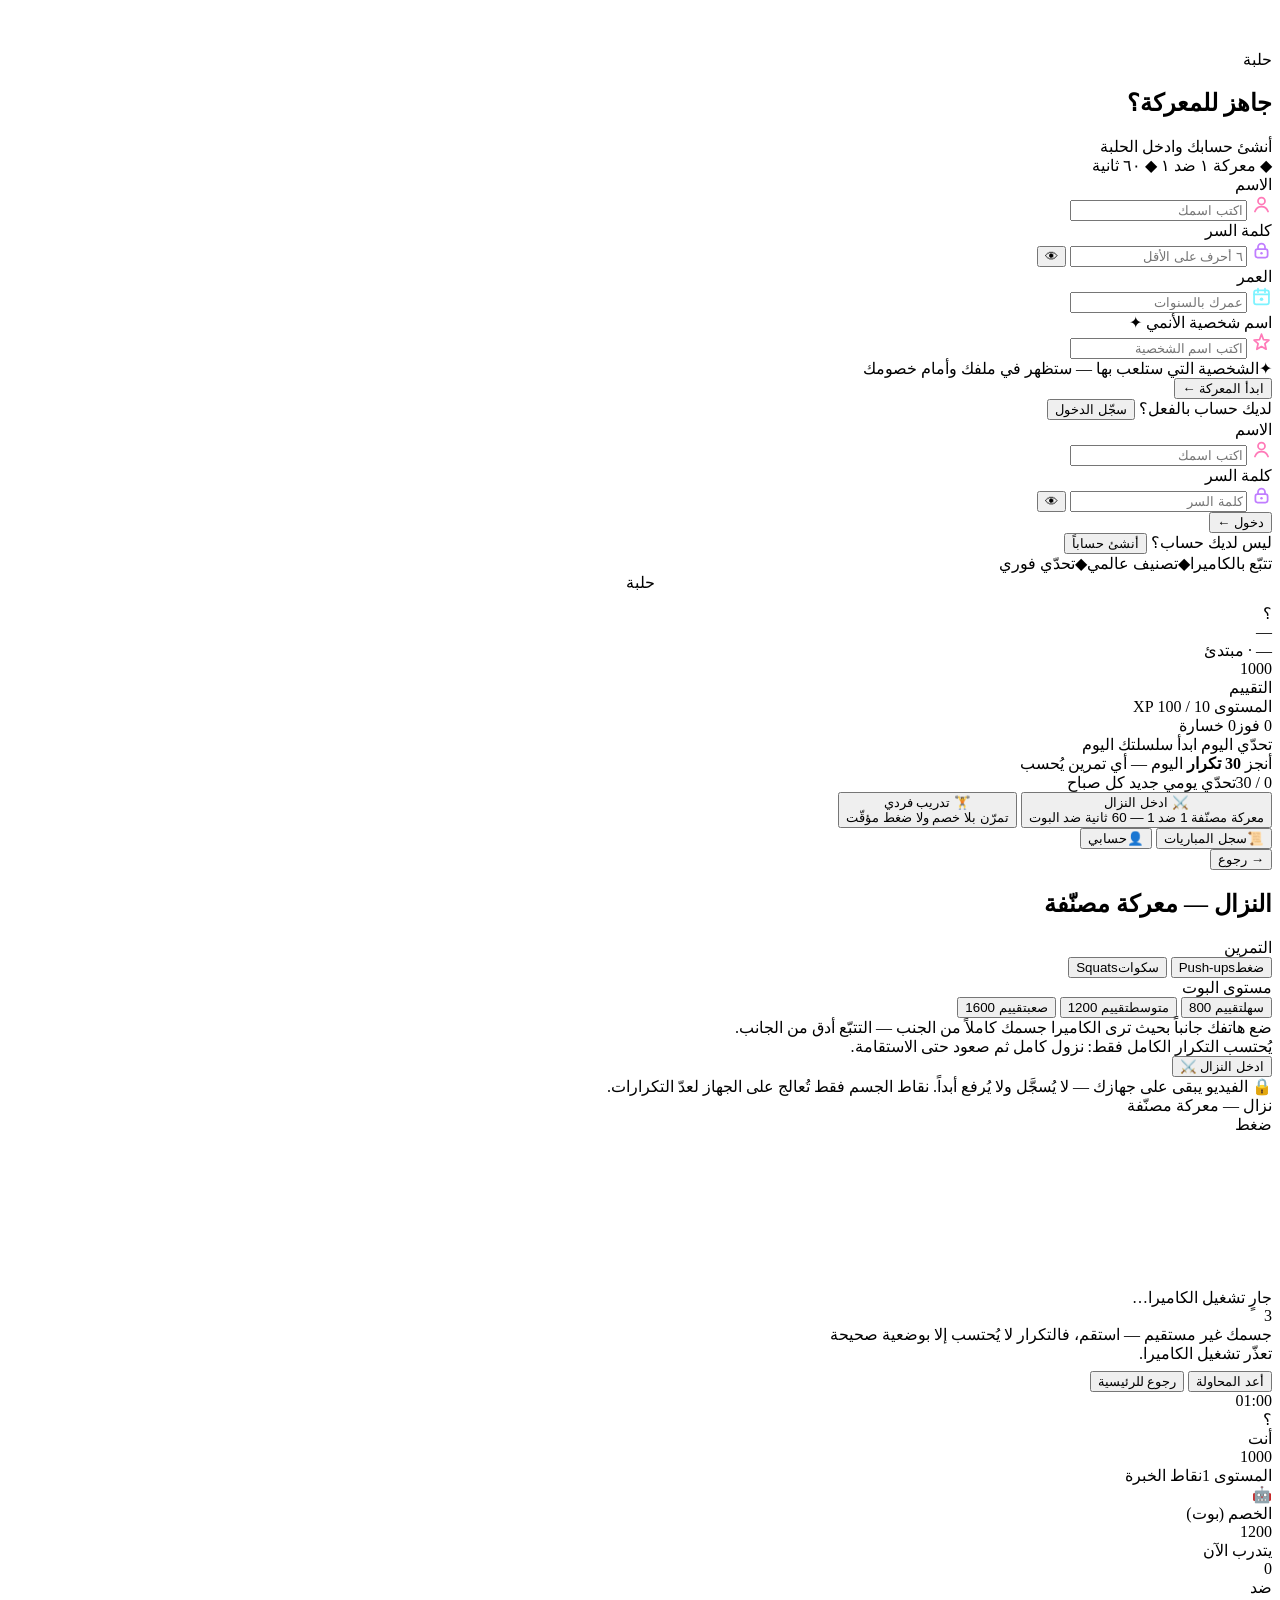
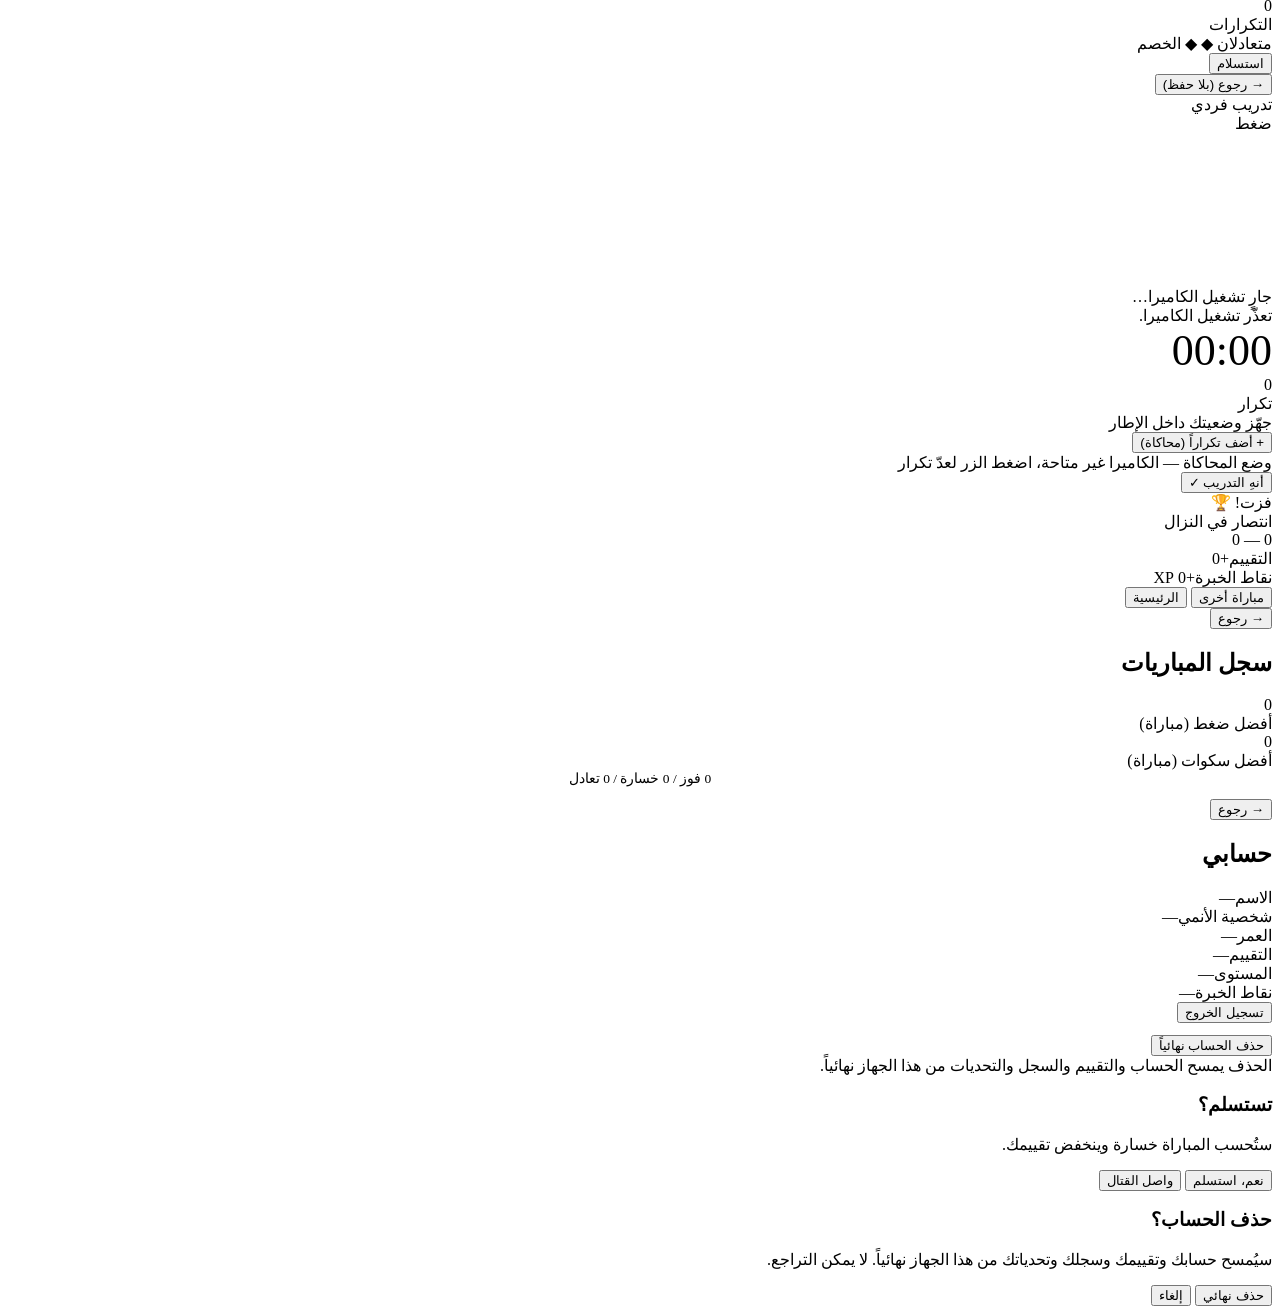
==== index.html @ bf79f11d "Initial commit: Halba core WIP snapshot + team log" ====
<!DOCTYPE html>
<html lang="ar" dir="rtl">
<head>
<meta charset="UTF-8">
<meta name="viewport" content="width=device-width, initial-scale=1, maximum-scale=1, viewport-fit=cover">
<title>حلبة — معركة لياقة 1 ضد 1</title>
<link rel="icon" href="data:image/svg+xml,%3Csvg xmlns='http://www.w3.org/2000/svg' viewBox='0 0 64 64'%3E%3Crect width='64' height='64' rx='14' fill='%2312051F'/%3E%3Cpath d='M36 8 18 36h11l-4 20 19-28H33l3-20z' fill='%23FF2E88'/%3E%3C/svg%3E">
<link rel="preconnect" href="https://fonts.googleapis.com">
<link rel="preconnect" href="https://fonts.gstatic.com" crossorigin>
<link href="https://fonts.googleapis.com/css2?family=Noto+Kufi+Arabic:wght@700;800;900&family=Noto+Sans+Arabic:wght@400;600;700&display=swap" rel="stylesheet">
<link rel="stylesheet" href="css/style.css">
</head>
<body>
<div class="app">

  <!-- ===== التسجيل / الدخول ===== -->
  <section class="screen" id="screen-auth">
    <div class="hero">
      <div class="bolt-badge">
        <svg width="38" height="38" viewBox="0 0 24 24" fill="none"><path d="M13 2 4.5 13.5H11L9.5 22 19 10h-6.5L13 2Z" fill="#fff"/></svg>
      </div>
      <div class="brand" id="brand-auth">حلبة</div>
      <h1 id="auth-title">جاهز للمعركة؟</h1>
      <div class="subtitle" id="auth-sub">أنشئ حسابك وادخل الحلبة</div>
      <div class="chips">
        <span class="chip pink">◆ معركة ١ ضد ١</span>
        <span class="chip cyan">◆ ٦٠ ثانية</span>
      </div>
    </div>

    <form class="form" id="form-signup" onsubmit="return false">
      <div class="field">
        <label for="su-name">الاسم</label>
        <div class="input-box pink">
          <span class="icon"><svg width="21" height="21" viewBox="0 0 24 24" fill="none"><circle cx="12" cy="8" r="4" stroke="#FF7AB8" stroke-width="2"/><path d="M4.5 20c1.4-3.6 4.2-5.5 7.5-5.5s6.1 1.9 7.5 5.5" stroke="#FF7AB8" stroke-width="2" stroke-linecap="round"/></svg></span>
          <input id="su-name" type="text" placeholder="اكتب اسمك" autocomplete="name">
        </div>
      </div>
      <div class="field">
        <label for="su-pass">كلمة السر</label>
        <div class="input-box purple">
          <span class="icon"><svg width="21" height="21" viewBox="0 0 24 24" fill="none"><rect x="5" y="10.5" width="14" height="9.5" rx="2.5" stroke="#C07DFF" stroke-width="2"/><path d="M8 10.5V8a4 4 0 0 1 8 0v2.5" stroke="#C07DFF" stroke-width="2"/><circle cx="12" cy="15.2" r="1.4" fill="#C07DFF"/></svg></span>
          <input id="su-pass" type="password" placeholder="٦ أحرف على الأقل" autocomplete="new-password">
          <button type="button" class="eye" data-for="su-pass" aria-label="إظهار كلمة السر">👁</button>
        </div>
      </div>
      <div class="field">
        <label for="su-age">العمر</label>
        <div class="input-box cyan">
          <span class="icon"><svg width="21" height="21" viewBox="0 0 24 24" fill="none"><rect x="3.5" y="5" width="17" height="16" rx="2.5" stroke="#7DF3FF" stroke-width="2"/><path d="M3.5 9.5h17M8 3v4M16 3v4" stroke="#7DF3FF" stroke-width="2" stroke-linecap="round"/><circle cx="12" cy="15" r="2" fill="#7DF3FF"/></svg></span>
          <input id="su-age" type="text" inputmode="numeric" placeholder="عمرك بالسنوات" autocomplete="off">
        </div>
      </div>
      <div class="field">
        <label for="su-char">اسم شخصية الأنمي <span class="star">✦</span></label>
        <div class="input-box pink">
          <span class="icon"><svg width="21" height="21" viewBox="0 0 24 24" fill="none"><path d="M12 2.5 14.2 8.6 20.5 9.2 15.9 13.4 17.3 19.7 12 16.6 6.7 19.7 8.1 13.4 3.5 9.2 9.8 8.6 12 2.5Z" stroke="#FF7AB8" stroke-width="2" stroke-linejoin="round"/></svg></span>
          <input id="su-char" type="text" placeholder="اكتب اسم الشخصية" autocomplete="off">
        </div>
        <div class="note"><span class="spark">✦</span>الشخصية التي ستلعب بها — ستظهر في ملفك وأمام خصومك</div>
      </div>
      <div class="auth-error" id="auth-error"></div>
      <button type="button" class="btn" id="su-submit">ابدأ المعركة ←</button>
      <div class="switch-line">لديك حساب بالفعل؟ <button type="button" id="to-login">سجّل الدخول</button></div>
    </form>

    <form class="form hidden" id="form-login" onsubmit="return false">
      <div class="field">
        <label for="li-name">الاسم</label>
        <div class="input-box pink">
          <span class="icon"><svg width="21" height="21" viewBox="0 0 24 24" fill="none"><circle cx="12" cy="8" r="4" stroke="#FF7AB8" stroke-width="2"/><path d="M4.5 20c1.4-3.6 4.2-5.5 7.5-5.5s6.1 1.9 7.5 5.5" stroke="#FF7AB8" stroke-width="2" stroke-linecap="round"/></svg></span>
          <input id="li-name" type="text" placeholder="اكتب اسمك" autocomplete="name">
        </div>
      </div>
      <div class="field">
        <label for="li-pass">كلمة السر</label>
        <div class="input-box purple">
          <span class="icon"><svg width="21" height="21" viewBox="0 0 24 24" fill="none"><rect x="5" y="10.5" width="14" height="9.5" rx="2.5" stroke="#C07DFF" stroke-width="2"/><path d="M8 10.5V8a4 4 0 0 1 8 0v2.5" stroke="#C07DFF" stroke-width="2"/><circle cx="12" cy="15.2" r="1.4" fill="#C07DFF"/></svg></span>
          <input id="li-pass" type="password" placeholder="كلمة السر" autocomplete="current-password">
          <button type="button" class="eye" data-for="li-pass" aria-label="إظهار كلمة السر">👁</button>
        </div>
      </div>
      <div class="auth-error" id="auth-error-login"></div>
      <button type="button" class="btn" id="li-submit">دخول ←</button>
      <div class="switch-line">ليس لديك حساب؟ <button type="button" id="to-signup">أنشئ حساباً</button></div>
    </form>

    <div class="spacer"></div>
    <div class="footer">تتبّع بالكاميرا<span class="sep">◆</span>تصنيف عالمي<span class="sep">◆</span>تحدّي فوري</div>
  </section>

  <!-- ===== الرئيسية ===== -->
  <section class="screen" id="screen-home">
    <div class="brand" id="brand-name" style="text-align:center">حلبة</div>
    <div class="profile-card" style="margin-top:12px">
      <div class="profile-top">
        <div class="avatar" id="home-avatar" data-frame="pink">؟</div>
        <div>
          <div class="profile-name" id="home-char">—</div>
          <div class="profile-sub"><span id="home-name">—</span> · <span id="home-rank">مبتدئ</span></div>
        </div>
        <div class="elo-big">
          <div class="elo-num" id="home-elo">1000</div>
          <div class="elo-label">التقييم</div>
        </div>
      </div>
      <div class="xp-bar"><div class="fill" id="home-xpbar"></div></div>
      <div class="xp-row"><span id="home-level">المستوى 1</span><span id="home-xptext">0 / 100 XP</span></div>
      <div class="xp-row"><span><span id="home-wins">0</span> فوز</span><span><span id="home-losses">0</span> خسارة</span></div>
    </div>

    <div class="daily-card">
      <div class="daily-head">
        <span class="daily-title" id="daily-state">تحدّي اليوم</span>
        <span class="daily-streak" id="daily-streak">ابدأ سلسلتك اليوم</span>
      </div>
      <div class="daily-target">أنجز <b id="daily-target">30 تكرار</b> اليوم — أي تمرين يُحسب</div>
      <div class="daily-bar"><div class="fill" id="daily-bar"></div></div>
      <div class="xp-row"><span id="daily-done">0 / 30</span><span>تحدّي يومي جديد كل صباح</span></div>
    </div>

    <div class="menu">
      <button type="button" class="menu-btn hero-btn" id="btn-to-setup">
        <span class="m-icon">⚔️</span>
        <span><span class="m-title">ادخل النزال</span><span class="m-sub" style="display:block">معركة مصنّفة 1 ضد 1 — 60 ثانية ضد البوت</span></span>
      </button>
      <button type="button" class="menu-btn" id="btn-to-training">
        <span class="m-icon">🏋️</span>
        <span><span class="m-title">تدريب فردي</span><span class="m-sub" style="display:block">تمرّن بلا خصم ولا ضغط مؤقّت</span></span>
      </button>
      <div class="menu-row">
        <button type="button" class="menu-btn" id="btn-to-history">
          <span class="m-icon">📜</span><span class="m-title">سجل المباريات</span>
        </button>
        <button type="button" class="menu-btn" id="btn-to-account">
          <span class="m-icon">👤</span><span class="m-title">حسابي</span>
        </button>
      </div>
    </div>
  </section>

  <!-- ===== إعداد المباراة ===== -->
  <section class="screen" id="screen-setup">
    <button type="button" class="back-link" id="btn-setup-back">→ رجوع</button>
    <h2 class="page-title">النزال — معركة مصنّفة</h2>
    <div class="seg-label">التمرين</div>
    <div class="seg" id="ex-seg">
      <button type="button" class="seg-opt sel" data-ex="pushup">ضغط<span class="seg-sub">Push-ups</span></button>
      <button type="button" class="seg-opt" data-ex="squat">سكوات<span class="seg-sub">Squats</span></button>
    </div>
    <div class="seg-label">مستوى البوت</div>
    <div class="seg" id="bot-seg">
      <button type="button" class="seg-opt" data-bot="easy">سهل<span class="seg-sub">تقييم 800</span></button>
      <button type="button" class="seg-opt sel" data-bot="medium">متوسط<span class="seg-sub">تقييم 1200</span></button>
      <button type="button" class="seg-opt" data-bot="hard">صعب<span class="seg-sub">تقييم 1600</span></button>
    </div>
    <div class="cam-hint">ضع هاتفك جانباً بحيث ترى الكاميرا جسمك كاملاً من الجنب — التتبّع أدق من الجانب.<br>يُحتسب التكرار الكامل فقط: نزول كامل ثم صعود حتى الاستقامة.</div>
    <div class="spacer"></div>
    <button type="button" class="btn" id="btn-start-match">ادخل النزال ⚔️</button>
    <div class="privacy-note">🔒 الفيديو يبقى على جهازك — لا يُسجَّل ولا يُرفع أبداً. نقاط الجسم فقط تُعالج على الجهاز لعدّ التكرارات.</div>
  </section>

  <!-- ===== المعركة ===== -->
  <section class="screen" id="screen-battle">
    <div class="top">
      <div class="badge-ranked" id="battle-title">نزال — معركة مصنّفة</div>
      <div class="exercise"><span class="dot"></span><span class="ex-chip" id="battle-ex">ضغط</span></div>
    </div>
    <div class="camera">
      <video id="battle-video" playsinline muted></video>
      <canvas id="battle-canvas"></canvas>
      <div class="corner tl"></div><div class="corner tr"></div>
      <div class="corner bl"></div><div class="corner br"></div>
      <div class="tracking ok" id="battle-tracking"><span class="pulse"></span><span>جارٍ تشغيل الكاميرا…</span></div>
      <div class="countdown hidden" id="countdown">3</div>
    </div>
    <div class="form-hint hidden" id="battle-form-hint">جسمك غير مستقيم — استقم، فالتكرار لا يُحتسب إلا بوضعية صحيحة</div>
    <div class="cam-error hidden" id="battle-cam-error">
      <div id="battle-cam-error-text">تعذّر تشغيل الكاميرا.</div>
      <button type="button" class="btn-ghost" id="btn-battle-retry">أعد المحاولة</button>
      <button type="button" class="btn-ghost" id="btn-battle-back" style="margin-top:8px">رجوع للرئيسية</button>
    </div>
    <div class="timer-wrap">
      <div class="timer" id="battle-timer">01:00</div>
      <div class="time-bar"><div class="fill" id="battle-timebar"></div></div>
    </div>
    <div class="players">
      <div class="player you">
        <div class="row">
          <div class="avatar-sm you-av" id="you-avatar">؟</div>
          <div style="min-width:0">
            <div class="name" id="you-name">أنت</div>
            <div class="rating" id="you-rating">1000</div>
          </div>
        </div>
        <div class="level-line"><span class="level" id="you-level">المستوى 1</span><span class="xp-label">نقاط الخبرة</span></div>
        <div class="xp-bar"><div class="fill" id="you-xpbar"></div></div>
      </div>
      <div class="player opp">
        <div class="row">
          <div class="avatar-sm opp-av">🤖</div>
          <div style="min-width:0">
            <div class="name" id="bot-name">الخصم (بوت)</div>
            <div class="rating" id="bot-rating">1200</div>
          </div>
        </div>
        <div class="opp-note"><span class="mini-dot"></span><span id="bot-note">يتدرب الآن</span></div>
      </div>
    </div>
    <div class="reps">
      <div class="rep-num you-n" id="you-reps">0</div>
      <div class="vs">ضد</div>
      <div class="rep-num opp-n" id="bot-reps">0</div>
    </div>
    <div class="reps-label">التكرارات</div>
    <div class="tug-wrap">
      <div class="tug"><div class="marker" id="tug-marker"></div></div>
      <div class="tug-labels">
        <span class="l-you" id="tug-you-label">متعادلان ◆</span>
        <span class="l-opp">◆ الخصم</span>
      </div>
    </div>
    <div class="spacer"></div>
    <button type="button" class="surrender" id="btn-forfeit">استسلام</button>
  </section>

  <!-- ===== التدريب الفردي ===== -->
  <section class="screen" id="screen-training">
    <button type="button" class="back-link" id="btn-train-back">→ رجوع (بلا حفظ)</button>
    <div class="top">
      <div class="badge-ranked">تدريب فردي</div>
      <div class="exercise"><span class="dot"></span><span class="ex-chip" id="train-ex">ضغط</span></div>
    </div>
    <div class="camera">
      <video id="train-video" playsinline muted></video>
      <canvas id="train-canvas"></canvas>
      <div class="corner tl"></div><div class="corner tr"></div>
      <div class="corner bl"></div><div class="corner br"></div>
      <div class="tracking ok" id="train-tracking"><span class="pulse"></span><span>جارٍ تشغيل الكاميرا…</span></div>
    </div>
    <div class="cam-error hidden" id="train-cam-error">
      <div id="train-cam-error-text">تعذّر تشغيل الكاميرا.</div>
    </div>
    <div class="timer-wrap">
      <div class="timer" id="train-time" style="font-size:44px">00:00</div>
    </div>
    <div class="reps">
      <div class="rep-num you-n" id="train-reps">0</div>
    </div>
    <div class="reps-label">تكرار</div>
    <div class="train-state" id="train-state">جهّز وضعيتك داخل الإطار</div>
    <button type="button" class="sim-btn hidden" id="btn-sim">+ أضف تكراراً (محاكاة)</button>
    <div class="sim-note hidden" id="train-sim-note">وضع المحاكاة — الكاميرا غير متاحة، اضغط الزر لعدّ تكرار</div>
    <div class="spacer"></div>
    <button type="button" class="btn" id="btn-train-end">أنهِ التدريب ✓</button>
  </section>

  <!-- ===== النتيجة ===== -->
  <section class="screen" id="screen-result">
    <div class="result-hero">
      <div class="result-title kufi" id="result-title">فزت! 🏆</div>
      <div class="result-sub" id="result-sub">انتصار في النزال</div>
    </div>
    <div class="result-score" id="result-score">0 — 0</div>
    <div class="result-rows">
      <div class="result-row" id="result-elo-row"><span>التقييم</span><span class="val" id="result-elo">+0</span></div>
      <div class="result-row"><span>نقاط الخبرة</span><span class="val good" id="result-xp">+0 XP</span></div>
    </div>
    <div class="levelup-banner hidden" id="result-levelup"></div>
    <div class="daily-banner hidden" id="result-daily"></div>
    <div class="spacer"></div>
    <div class="result-actions">
      <button type="button" class="btn" id="btn-result-rematch">مباراة أخرى</button>
      <button type="button" class="btn-ghost" id="btn-result-home">الرئيسية</button>
    </div>
  </section>

  <!-- ===== السجل ===== -->
  <section class="screen" id="screen-history">
    <button type="button" class="back-link" id="btn-history-back">→ رجوع</button>
    <h2 class="page-title">سجل المباريات</h2>
    <div class="stat-cards">
      <div class="stat-card"><div class="num" id="history-best-pushup">0</div><div class="lbl">أفضل ضغط (مباراة)</div></div>
      <div class="stat-card"><div class="num" id="history-best-squat">0</div><div class="lbl">أفضل سكوات (مباراة)</div></div>
    </div>
    <div style="text-align:center;color:var(--text-dim);font-size:13.5px;margin-bottom:12px" id="history-wins">0 فوز / 0 خسارة / 0 تعادل</div>
    <div id="history-list"></div>
  </section>

  <!-- ===== الحساب ===== -->
  <section class="screen" id="screen-account">
    <button type="button" class="back-link" id="btn-account-back">→ رجوع</button>
    <h2 class="page-title">حسابي</h2>
    <div class="acc-card">
      <div class="acc-row"><span class="k">الاسم</span><span class="v" id="acc-name">—</span></div>
      <div class="acc-row"><span class="k">شخصية الأنمي</span><span class="v" id="acc-char">—</span></div>
      <div class="acc-row"><span class="k">العمر</span><span class="v" id="acc-age">—</span></div>
      <div class="acc-row"><span class="k">التقييم</span><span class="v" id="acc-elo">—</span></div>
      <div class="acc-row"><span class="k">المستوى</span><span class="v" id="acc-level">—</span></div>
      <div class="acc-row"><span class="k">نقاط الخبرة</span><span class="v" id="acc-xp">—</span></div>
    </div>
    <button type="button" class="btn-ghost" id="btn-logout">تسجيل الخروج</button>
    <div style="height:12px"></div>
    <button type="button" class="btn-danger" id="btn-delete">حذف الحساب نهائياً</button>
    <div class="cam-hint">الحذف يمسح الحساب والتقييم والسجل والتحديات من هذا الجهاز نهائياً.</div>
  </section>

</div>

<!-- تأكيد الاستسلام -->
<div class="sheet hidden" id="forfeit-confirm">
  <div class="sheet-card">
    <h3>تستسلم؟</h3>
    <p>ستُحسب المباراة خسارة وينخفض تقييمك.</p>
    <div class="sheet-actions">
      <button type="button" class="btn-danger" id="forfeit-yes">نعم، استسلم</button>
      <button type="button" class="btn-ghost" id="forfeit-no">واصل القتال</button>
    </div>
  </div>
</div>

<!-- تأكيد حذف الحساب -->
<div class="sheet hidden" id="delete-confirm">
  <div class="sheet-card">
    <h3>حذف الحساب؟</h3>
    <p>سيُمسح حسابك وتقييمك وسجلك وتحدياتك من هذا الجهاز نهائياً. لا يمكن التراجع.</p>
    <div class="sheet-actions">
      <button type="button" class="btn-danger" id="delete-yes">حذف نهائي</button>
      <button type="button" class="btn-ghost" id="delete-no">إلغاء</button>
    </div>
  </div>
</div>

<div class="toast" id="toast"></div>

<script src="js/repcounter.js"></script>
<script src="js/store.js"></script>
<script src="js/bot.js"></script>
<script src="js/pose.js"></script>
<script src="js/app.js"></script>
</body>
</html>
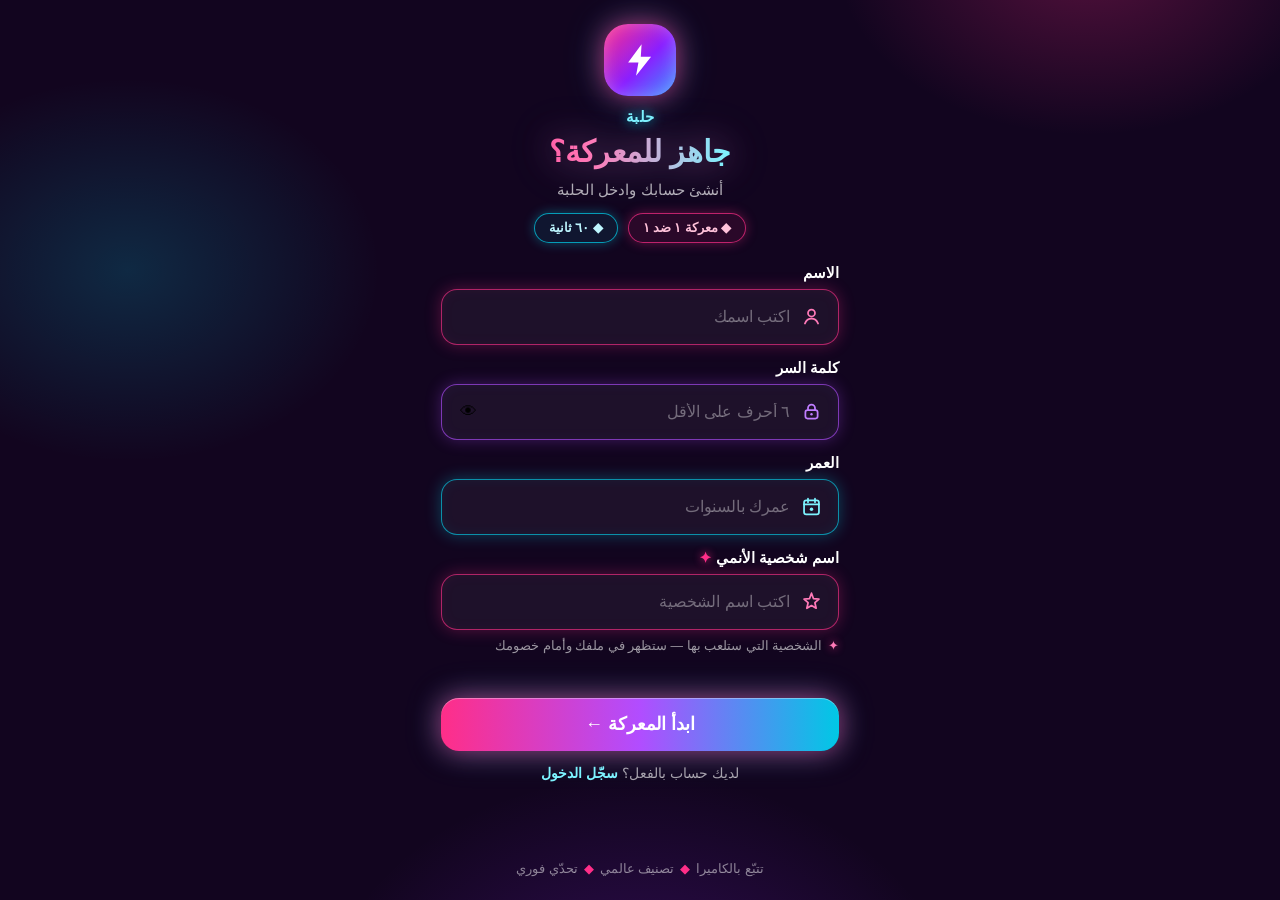
==== commit 77b0fde1: "Deploy Halba core v1 (independently reviewed)" ====
--- a/index.html
+++ b/index.html
@@ -263,7 +263,7 @@
     </div>
     <div class="result-score" id="result-score">0 — 0</div>
     <div class="result-rows">
-      <div class="result-row" id="result-elo-row"><span>التقييم</span><span class="val" id="result-elo">+0</span></div>
+      <div class="result-row" id="result-elo-row"><span>التقييم</span><span class="val" id="result-elo" dir="ltr">+0</span></div>
       <div class="result-row"><span>نقاط الخبرة</span><span class="val good" id="result-xp">+0 XP</span></div>
     </div>
     <div class="levelup-banner hidden" id="result-levelup"></div>
@@ -319,6 +319,18 @@
   </div>
 </div>
 
+<!-- تأكيد الكتابة فوق حساب موجود -->
+<div class="sheet hidden" id="overwrite-confirm">
+  <div class="sheet-card">
+    <h3>حساب موجود بالفعل</h3>
+    <p>يوجد حساب على هذا الجهاز. إنشاء حساب جديد سيمسح التقييم والسجل والتحديات الحالية نهائياً. هل تريد المتابعة؟</p>
+    <div class="sheet-actions">
+      <button type="button" class="btn-danger" id="overwrite-yes">نعم، حساب جديد</button>
+      <button type="button" class="btn-ghost" id="overwrite-no">إلغاء</button>
+    </div>
+  </div>
+</div>
+
 <!-- تأكيد حذف الحساب -->
 <div class="sheet hidden" id="delete-confirm">
   <div class="sheet-card">
--- a/css/style.css
+++ b/css/style.css
@@ -0,0 +1,441 @@
+/* حلبة v1 — ثيم نيون (المفهوم ج): بنفسجي-أسود، وردي كهربائي ضد سماوي. */
+:root {
+  --pink: #FF2E88;
+  --pink-soft: #FF7AB8;
+  --cyan: #00E5FF;
+  --cyan-soft: #7DF3FF;
+  --purple: #B14DFF;
+  --bg: #12051F;
+  --card: rgba(255, 255, 255, .05);
+  --card-border: rgba(255, 255, 255, .14);
+  --text-dim: rgba(255, 255, 255, .62);
+}
+* { margin: 0; padding: 0; box-sizing: border-box; }
+html, body { min-height: 100%; }
+body {
+  font-family: 'Noto Sans Arabic', sans-serif;
+  background:
+    radial-gradient(420px 300px at 85% -5%, rgba(255, 46, 136, .28), transparent 60%),
+    radial-gradient(420px 320px at 10% 30%, rgba(0, 229, 255, .16), transparent 60%),
+    radial-gradient(500px 400px at 50% 115%, rgba(150, 40, 255, .25), transparent 65%),
+    var(--bg);
+  background-attachment: fixed;
+  color: #fff;
+  -webkit-tap-highlight-color: transparent;
+}
+.app { max-width: 430px; margin: 0 auto; min-height: 100vh; padding: 18px 16px 24px; }
+.screen { display: none; flex-direction: column; min-height: calc(100vh - 42px); }
+.screen.on { display: flex; }
+.hidden { display: none !important; }
+.spacer { flex: 1; }
+.good { color: #4AFF96 !important; }
+.bad { color: #FF5252 !important; }
+.empty { text-align: center; color: var(--text-dim); padding: 28px 12px; font-size: 14px; }
+h1, h2, .kufi { font-family: 'Noto Kufi Arabic', sans-serif; }
+
+/* ===== أزرار عامة ===== */
+.btn {
+  width: 100%;
+  border: none;
+  border-radius: 18px;
+  font-family: 'Noto Kufi Arabic', sans-serif;
+  font-weight: 900;
+  font-size: 18px;
+  color: #fff;
+  background: linear-gradient(90deg, var(--pink) 0%, var(--purple) 50%, #00C8E5 100%);
+  box-shadow: 0 0 26px rgba(255, 46, 136, .6), 0 0 34px rgba(0, 229, 255, .35), inset 0 1px 0 rgba(255, 255, 255, .35);
+  padding: 15px 0 16px;
+  cursor: pointer;
+}
+.btn:disabled { opacity: .55; cursor: default; }
+.btn-ghost {
+  width: 100%;
+  font-family: 'Noto Kufi Arabic', sans-serif;
+  font-weight: 800; font-size: 15px;
+  color: rgba(255, 255, 255, .75);
+  background: rgba(255, 255, 255, .05);
+  border: 1px solid var(--card-border);
+  border-radius: 16px;
+  padding: 12px 0 13px;
+  cursor: pointer;
+}
+.btn-danger {
+  width: 100%;
+  font-family: 'Noto Kufi Arabic', sans-serif;
+  font-weight: 800; font-size: 15px;
+  color: #FF8A8A;
+  background: rgba(255, 46, 46, .1);
+  border: 1px solid rgba(255, 82, 82, .5);
+  border-radius: 16px;
+  padding: 12px 0 13px;
+  cursor: pointer;
+}
+.back-link {
+  align-self: flex-start;
+  background: none; border: none; cursor: pointer;
+  color: var(--text-dim); font-size: 14px; font-family: 'Noto Sans Arabic', sans-serif;
+  padding: 4px 0 10px;
+}
+.page-title {
+  font-weight: 900; font-size: 24px; text-align: center; margin: 4px 0 16px;
+  background: linear-gradient(90deg, var(--pink) 5%, var(--pink-soft) 38%, var(--cyan-soft) 72%, var(--cyan) 95%);
+  -webkit-background-clip: text; background-clip: text; color: transparent;
+  filter: drop-shadow(0 0 14px rgba(255, 46, 136, .4));
+}
+
+/* ===== التسجيل ===== */
+.hero { text-align: center; }
+.bolt-badge {
+  width: 72px; height: 72px; margin: 6px auto 0;
+  border-radius: 24px;
+  background: linear-gradient(135deg, var(--pink) 0%, #8A1FFF 55%, var(--cyan) 130%);
+  display: flex; align-items: center; justify-content: center;
+  box-shadow: 0 0 26px rgba(255, 46, 136, .65), 0 0 40px rgba(0, 229, 255, .3), inset 0 0 16px rgba(255, 255, 255, .25);
+}
+.brand {
+  font-family: 'Noto Kufi Arabic', sans-serif; font-weight: 900; font-size: 15px;
+  color: var(--cyan-soft); text-shadow: 0 0 12px rgba(0, 229, 255, .8);
+  margin-top: 12px; letter-spacing: .5px;
+}
+.hero h1 {
+  font-weight: 900; font-size: 30px; line-height: 1.35; margin-top: 6px;
+  background: linear-gradient(90deg, var(--pink) 5%, var(--pink-soft) 38%, var(--cyan-soft) 72%, var(--cyan) 95%);
+  -webkit-background-clip: text; background-clip: text; color: transparent;
+  filter: drop-shadow(0 0 16px rgba(255, 46, 136, .45)) drop-shadow(0 0 20px rgba(0, 229, 255, .25));
+}
+.subtitle { margin-top: 8px; font-size: 15px; color: rgba(255, 255, 255, .68); }
+.chips { display: flex; justify-content: center; gap: 10px; margin-top: 14px; }
+.chip {
+  font-family: 'Noto Kufi Arabic', sans-serif; font-weight: 800; font-size: 12.5px;
+  border-radius: 999px; padding: 6px 14px 7px;
+}
+.chip.pink { color: #FFC2DA; border: 1.5px solid rgba(255, 46, 136, .7); background: rgba(255, 46, 136, .1); box-shadow: 0 0 12px rgba(255, 46, 136, .35); }
+.chip.cyan { color: #BDF6FF; border: 1.5px solid rgba(0, 229, 255, .65); background: rgba(0, 229, 255, .08); box-shadow: 0 0 12px rgba(0, 229, 255, .32); }
+.form { margin-top: 22px; }
+.field { margin-bottom: 15px; }
+.field label { display: block; font-family: 'Noto Kufi Arabic', sans-serif; font-weight: 800; font-size: 14.5px; margin-bottom: 8px; }
+.field label .star { color: var(--pink); text-shadow: 0 0 8px rgba(255, 46, 136, .9); }
+.input-box {
+  display: flex; align-items: center; gap: 11px; height: 56px;
+  border-radius: 16px; padding: 0 16px;
+  background: rgba(255, 255, 255, .05); border: 1.5px solid rgba(255, 255, 255, .16);
+}
+.input-box.pink { border-color: rgba(255, 46, 136, .65); box-shadow: 0 0 16px rgba(255, 46, 136, .3), inset 0 0 14px rgba(255, 46, 136, .06); }
+.input-box.purple { border-color: rgba(177, 77, 255, .65); box-shadow: 0 0 16px rgba(177, 77, 255, .3), inset 0 0 14px rgba(177, 77, 255, .06); }
+.input-box.cyan { border-color: rgba(0, 229, 255, .6); box-shadow: 0 0 16px rgba(0, 229, 255, .28), inset 0 0 14px rgba(0, 229, 255, .06); }
+.input-box .icon { flex-shrink: 0; display: flex; align-items: center; }
+.input-box input {
+  flex: 1; min-width: 0; border: none; outline: none; background: transparent;
+  color: #fff; font-family: 'Noto Sans Arabic', sans-serif; font-size: 16px; font-weight: 600;
+}
+.input-box input::placeholder { color: rgba(255, 255, 255, .38); font-weight: 400; }
+.eye { background: none; border: none; cursor: pointer; font-size: 17px; padding: 0 2px; flex-shrink: 0; }
+.note { display: flex; align-items: center; gap: 6px; margin-top: 8px; font-size: 12.5px; color: rgba(255, 255, 255, .58); }
+.note .spark { color: var(--pink-soft); text-shadow: 0 0 8px rgba(255, 46, 136, .9); }
+.auth-error { color: #FF8A8A; font-size: 13.5px; text-align: center; min-height: 20px; margin: 6px 0 10px; }
+.switch-line { margin-top: 14px; text-align: center; font-size: 14px; color: var(--text-dim); }
+.switch-line button { background: none; border: none; cursor: pointer; color: var(--cyan-soft); font-size: 14px; font-weight: 700; font-family: 'Noto Sans Arabic', sans-serif; }
+.footer { margin-top: 12px; text-align: center; font-size: 12.5px; color: rgba(255, 255, 255, .5); }
+.footer .sep { color: var(--pink); padding: 0 6px; }
+
+/* ===== الرئيسية ===== */
+.profile-card {
+  border-radius: 20px; padding: 16px;
+  background: linear-gradient(160deg, rgba(255, 255, 255, .07), rgba(255, 255, 255, .02));
+  border: 1.5px solid rgba(255, 46, 136, .55);
+  box-shadow: 0 0 20px rgba(255, 46, 136, .3), inset 0 0 18px rgba(255, 46, 136, .06);
+}
+.profile-top { display: flex; align-items: center; gap: 12px; }
+.avatar {
+  width: 52px; height: 52px; border-radius: 16px; flex-shrink: 0;
+  display: flex; align-items: center; justify-content: center;
+  background: linear-gradient(135deg, var(--pink), #8A1FFF);
+  font-family: 'Noto Kufi Arabic', sans-serif; font-weight: 900; font-size: 24px;
+}
+.avatar[data-frame="pink"] { box-shadow: 0 0 18px rgba(255, 46, 136, .85); }
+.avatar[data-frame="purple"] { box-shadow: 0 0 18px rgba(177, 77, 255, .85); background: linear-gradient(135deg, var(--purple), #5B2EFF); }
+.avatar[data-frame="cyan"] { box-shadow: 0 0 18px rgba(0, 229, 255, .85); background: linear-gradient(135deg, var(--cyan), #2E6BFF); }
+.avatar[data-frame="gold"] { box-shadow: 0 0 18px rgba(255, 200, 60, .9); background: linear-gradient(135deg, #FFC83C, #FF8A00); }
+.profile-name { font-family: 'Noto Kufi Arabic', sans-serif; font-weight: 900; font-size: 19px; }
+.profile-sub { font-size: 13px; color: var(--text-dim); margin-top: 2px; }
+.elo-big { margin-inline-start: auto; text-align: end; }
+.elo-num { font-family: 'Noto Kufi Arabic', sans-serif; font-weight: 900; font-size: 24px; color: var(--pink-soft); text-shadow: 0 0 12px rgba(255, 46, 136, .85); }
+.elo-label { font-size: 11.5px; color: var(--text-dim); }
+.xp-bar { margin-top: 12px; height: 9px; border-radius: 999px; background: rgba(255, 255, 255, .1); border: 1px solid rgba(255, 255, 255, .12); overflow: hidden; }
+.xp-bar .fill { height: 100%; width: 0%; background: linear-gradient(90deg, var(--pink), var(--pink-soft)); box-shadow: 0 0 12px rgba(255, 46, 136, .9); border-radius: 999px; transition: width .5s; }
+.xp-row { display: flex; justify-content: space-between; margin-top: 6px; font-size: 12px; color: var(--text-dim); }
+.daily-card {
+  margin-top: 14px; border-radius: 20px; padding: 16px;
+  background: linear-gradient(160deg, rgba(255, 255, 255, .06), rgba(255, 255, 255, .02));
+  border: 1.5px solid rgba(0, 229, 255, .55);
+  box-shadow: 0 0 20px rgba(0, 229, 255, .25), inset 0 0 18px rgba(0, 229, 255, .06);
+}
+.daily-head { display: flex; justify-content: space-between; align-items: center; }
+.daily-title { font-family: 'Noto Kufi Arabic', sans-serif; font-weight: 900; font-size: 16px; color: var(--cyan-soft); text-shadow: 0 0 10px rgba(0, 229, 255, .7); }
+.daily-streak { font-size: 12.5px; color: var(--text-dim); }
+.daily-target { font-size: 14px; margin-top: 6px; }
+.daily-bar { margin-top: 10px; height: 9px; border-radius: 999px; background: rgba(255, 255, 255, .1); border: 1px solid rgba(255, 255, 255, .12); overflow: hidden; }
+.daily-bar .fill { height: 100%; width: 0%; background: linear-gradient(90deg, var(--cyan), var(--cyan-soft)); box-shadow: 0 0 12px rgba(0, 229, 255, .9); border-radius: 999px; transition: width .5s; }
+.menu { margin-top: 16px; display: flex; flex-direction: column; gap: 12px; }
+.menu-btn {
+  display: flex; align-items: center; gap: 13px; text-align: start;
+  border-radius: 18px; padding: 15px 16px; cursor: pointer;
+  background: linear-gradient(160deg, rgba(255, 255, 255, .07), rgba(255, 255, 255, .02));
+  border: 1.5px solid var(--card-border);
+  color: #fff; font-family: 'Noto Sans Arabic', sans-serif;
+}
+.menu-btn .m-icon { font-size: 26px; flex-shrink: 0; }
+.menu-btn .m-title { font-family: 'Noto Kufi Arabic', sans-serif; font-weight: 900; font-size: 17px; }
+.menu-btn .m-sub { font-size: 12.5px; color: var(--text-dim); margin-top: 2px; }
+.menu-btn.hero-btn { border-color: rgba(255, 46, 136, .7); box-shadow: 0 0 20px rgba(255, 46, 136, .4); }
+.menu-btn.hero-btn .m-title { color: var(--pink-soft); text-shadow: 0 0 12px rgba(255, 46, 136, .8); }
+.menu-row { display: flex; gap: 12px; }
+.menu-row .menu-btn { flex: 1; flex-direction: column; align-items: center; text-align: center; gap: 6px; padding: 14px 8px; }
+.menu-row .m-title { font-size: 15px; }
+
+/* ===== الإعداد ===== */
+.seg-label { font-family: 'Noto Kufi Arabic', sans-serif; font-weight: 800; font-size: 15px; margin: 6px 0 10px; }
+.seg { display: flex; gap: 10px; margin-bottom: 18px; }
+.seg-opt {
+  flex: 1; border-radius: 16px; padding: 13px 6px 12px; text-align: center; cursor: pointer;
+  background: rgba(255, 255, 255, .05); border: 1.5px solid var(--card-border);
+  font-family: 'Noto Kufi Arabic', sans-serif; font-weight: 800; font-size: 15px; color: #fff;
+}
+.seg-opt .seg-sub { display: block; margin-top: 4px; font-family: 'Noto Sans Arabic', sans-serif; font-size: 11.5px; font-weight: 400; color: var(--text-dim); }
+.seg-opt.sel { border-color: var(--pink); background: rgba(255, 46, 136, .14); box-shadow: 0 0 16px rgba(255, 46, 136, .45); text-shadow: 0 0 10px rgba(255, 46, 136, .8); }
+.seg-opt.sel .seg-sub { color: rgba(255, 255, 255, .75); }
+.privacy-note {
+  margin-top: 14px; text-align: center; font-size: 12.5px; color: var(--text-dim);
+  border: 1px dashed rgba(255, 255, 255, .22); border-radius: 12px; padding: 10px 12px;
+}
+.cam-hint { margin-top: 12px; font-size: 13px; color: var(--text-dim); text-align: center; line-height: 1.7; }
+
+/* ===== المعركة / التدريب ===== */
+.top { display: flex; align-items: center; justify-content: space-between; }
+.badge-ranked {
+  font-family: 'Noto Kufi Arabic', sans-serif; font-weight: 900; font-size: 14px;
+  color: var(--pink); border: 1.5px solid var(--pink); border-radius: 999px;
+  padding: 7px 15px 8px; background: rgba(255, 46, 136, .1);
+  box-shadow: 0 0 14px rgba(255, 46, 136, .55), inset 0 0 10px rgba(255, 46, 136, .18);
+  text-shadow: 0 0 12px rgba(255, 46, 136, .9);
+}
+.exercise { display: flex; align-items: center; gap: 8px; font-family: 'Noto Kufi Arabic', sans-serif; font-weight: 900; font-size: 16px; }
+.exercise .dot { width: 10px; height: 10px; border-radius: 50%; background: var(--cyan); box-shadow: 0 0 10px 2px rgba(0, 229, 255, .9); }
+.exercise .ex-chip {
+  border: 1.5px solid rgba(0, 229, 255, .7); border-radius: 999px; padding: 6px 15px 7px;
+  background: rgba(0, 229, 255, .08); box-shadow: 0 0 14px rgba(0, 229, 255, .45), inset 0 0 10px rgba(0, 229, 255, .15);
+  text-shadow: 0 0 12px rgba(0, 229, 255, .9); color: #BDF6FF;
+}
+.camera {
+  position: relative; margin-top: 14px; height: 268px;
+  border-radius: 22px; overflow: hidden;
+  background: linear-gradient(180deg, #1D0B33 0%, #150829 55%, #0D0419 100%);
+  border: 1px solid rgba(255, 46, 136, .45);
+  box-shadow: 0 0 26px rgba(255, 46, 136, .28), 0 0 40px rgba(0, 229, 255, .12), inset 0 0 34px rgba(0, 0, 0, .55);
+}
+.camera video { display: none; }
+.camera canvas { position: absolute; inset: 0; width: 100%; height: 100%; object-fit: cover; }
+.corner { position: absolute; width: 26px; height: 26px; z-index: 3; pointer-events: none; }
+.corner.tl { top: 12px; right: 12px; border-top: 3px solid var(--cyan); border-right: 3px solid var(--cyan); border-top-right-radius: 6px; filter: drop-shadow(0 0 6px rgba(0, 229, 255, .9)); }
+.corner.tr { top: 12px; left: 12px; border-top: 3px solid var(--pink); border-left: 3px solid var(--pink); border-top-left-radius: 6px; filter: drop-shadow(0 0 6px rgba(255, 46, 136, .9)); }
+.corner.bl { bottom: 12px; right: 12px; border-bottom: 3px solid var(--pink); border-right: 3px solid var(--pink); border-bottom-right-radius: 6px; filter: drop-shadow(0 0 6px rgba(255, 46, 136, .9)); }
+.corner.br { bottom: 12px; left: 12px; border-bottom: 3px solid var(--cyan); border-left: 3px solid var(--cyan); border-bottom-left-radius: 6px; filter: drop-shadow(0 0 6px rgba(0, 229, 255, .9)); }
+.tracking {
+  position: absolute; bottom: 14px; right: 50%; transform: translateX(50%); z-index: 3;
+  display: flex; align-items: center; gap: 7px; white-space: nowrap;
+  font-family: 'Noto Kufi Arabic', sans-serif; font-weight: 800; font-size: 12.5px;
+  border-radius: 999px; padding: 5px 14px 6px; backdrop-filter: blur(2px);
+}
+.tracking.ok { color: #C9FFD9; background: rgba(6, 40, 22, .72); border: 1px solid rgba(74, 255, 150, .7); box-shadow: 0 0 14px rgba(74, 255, 150, .45); }
+.tracking.bad { color: #FFD9D9; background: rgba(60, 10, 10, .72); border: 1px solid rgba(255, 82, 82, .7); box-shadow: 0 0 14px rgba(255, 82, 82, .45); }
+.tracking .pulse { width: 8px; height: 8px; border-radius: 50%; background: #4AFF96; box-shadow: 0 0 8px 2px rgba(74, 255, 150, .9); }
+.tracking.bad .pulse { background: #FF5252; box-shadow: 0 0 8px 2px rgba(255, 82, 82, .9); }
+.countdown {
+  position: absolute; inset: 0; z-index: 4;
+  display: flex; align-items: center; justify-content: center;
+  font-family: 'Noto Kufi Arabic', sans-serif; font-weight: 900; font-size: 90px;
+  color: #fff; text-shadow: 0 0 30px rgba(255, 46, 136, .95), 0 0 60px rgba(0, 229, 255, .6);
+  background: rgba(18, 5, 31, .55);
+}
+.cam-error {
+  margin-top: 12px; border: 1px solid rgba(255, 82, 82, .55); border-radius: 14px;
+  background: rgba(255, 46, 46, .08); padding: 12px 14px; font-size: 13.5px; line-height: 1.7;
+  text-align: center; color: #FFD9D9;
+}
+.cam-error .btn-ghost { margin-top: 10px; }
+.form-hint {
+  margin-top: 10px; border: 1px solid rgba(255, 176, 32, .6); border-radius: 12px;
+  background: rgba(255, 176, 32, .1); padding: 8px 12px; font-size: 13px; line-height: 1.7;
+  text-align: center; color: #FFE3A3;
+}
+.timer-wrap { text-align: center; margin-top: 14px; }
+.timer {
+  font-family: 'Noto Kufi Arabic', sans-serif; font-weight: 900; font-size: 54px; line-height: 1.05;
+  background: linear-gradient(90deg, var(--pink) 10%, var(--pink-soft) 40%, var(--cyan-soft) 75%, var(--cyan) 95%);
+  -webkit-background-clip: text; background-clip: text; color: transparent;
+  filter: drop-shadow(0 0 16px rgba(255, 46, 136, .55)) drop-shadow(0 0 22px rgba(0, 229, 255, .3));
+}
+.time-bar { margin: 9px auto 0; width: 100%; height: 10px; border-radius: 999px; background: rgba(255, 255, 255, .1); border: 1px solid rgba(255, 255, 255, .14); overflow: hidden; }
+.time-bar .fill { height: 100%; width: 100%; border-radius: 999px; background: linear-gradient(90deg, var(--pink), var(--purple) 55%, var(--cyan)); box-shadow: 0 0 14px rgba(255, 46, 136, .8), 0 0 14px rgba(0, 229, 255, .6); }
+.players { display: flex; gap: 12px; margin-top: 14px; }
+.player {
+  flex: 1; border-radius: 18px; padding: 12px 13px 13px;
+  background: linear-gradient(160deg, rgba(255, 255, 255, .07), rgba(255, 255, 255, .02));
+  position: relative; overflow: hidden; min-width: 0;
+}
+.player.you { border: 1.5px solid rgba(255, 46, 136, .75); box-shadow: 0 0 18px rgba(255, 46, 136, .35), inset 0 0 18px rgba(255, 46, 136, .08); }
+.player.opp { border: 1.5px solid rgba(0, 229, 255, .65); box-shadow: 0 0 18px rgba(0, 229, 255, .3), inset 0 0 18px rgba(0, 229, 255, .07); }
+.player .row { display: flex; align-items: center; gap: 8px; }
+.player .avatar-sm {
+  width: 34px; height: 34px; border-radius: 12px; flex-shrink: 0;
+  display: flex; align-items: center; justify-content: center;
+  font-family: 'Noto Kufi Arabic', sans-serif; font-weight: 900; font-size: 16px;
+}
+.avatar-sm.you-av { background: linear-gradient(135deg, var(--pink), #8A1FFF); box-shadow: 0 0 14px rgba(255, 46, 136, .8); }
+.avatar-sm.opp-av { background: linear-gradient(135deg, var(--cyan), #2E6BFF); box-shadow: 0 0 14px rgba(0, 229, 255, .8); }
+.player .name { font-family: 'Noto Kufi Arabic', sans-serif; font-weight: 900; font-size: 14px; line-height: 1.25; white-space: nowrap; overflow: hidden; text-overflow: ellipsis; }
+.player .rating { font-family: 'Noto Kufi Arabic', sans-serif; font-weight: 900; font-size: 19px; line-height: 1.2; }
+.player.you .rating { color: var(--pink-soft); text-shadow: 0 0 12px rgba(255, 46, 136, .85); }
+.player.opp .rating { color: var(--cyan-soft); text-shadow: 0 0 12px rgba(0, 229, 255, .85); }
+.level-line { display: flex; align-items: center; justify-content: space-between; margin-top: 10px; }
+.level {
+  font-family: 'Noto Kufi Arabic', sans-serif; font-weight: 800; font-size: 12px;
+  color: #FFC2DA; background: rgba(255, 46, 136, .16);
+  border: 1px solid rgba(255, 46, 136, .55); border-radius: 999px; padding: 2px 10px 3px;
+  box-shadow: 0 0 10px rgba(255, 46, 136, .35); white-space: nowrap;
+}
+.xp-label { font-size: 11px; color: rgba(255, 255, 255, .55); }
+.opp-note { margin-top: 10px; font-size: 11.5px; color: rgba(255, 255, 255, .55); display: flex; align-items: center; gap: 6px; }
+.opp-note .mini-dot { width: 7px; height: 7px; border-radius: 50%; background: var(--cyan); box-shadow: 0 0 8px rgba(0, 229, 255, .9); }
+.reps { display: flex; align-items: center; justify-content: center; gap: 18px; margin-top: 12px; }
+.rep-num { font-family: 'Noto Kufi Arabic', sans-serif; font-weight: 900; font-size: 62px; line-height: 1; min-width: 80px; text-align: center; }
+.rep-num.you-n { color: var(--pink); text-shadow: 0 0 18px rgba(255, 46, 136, .9), 0 0 42px rgba(255, 46, 136, .45); }
+.rep-num.opp-n { color: var(--cyan); text-shadow: 0 0 18px rgba(0, 229, 255, .9), 0 0 42px rgba(0, 229, 255, .45); }
+.rep-num.pop { animation: pop .3s ease; }
+@keyframes pop { 0% { transform: scale(1); } 40% { transform: scale(1.25); } 100% { transform: scale(1); } }
+.vs {
+  font-family: 'Noto Kufi Arabic', sans-serif; font-weight: 900; font-size: 16px; color: #fff;
+  width: 44px; height: 44px; border-radius: 50%; flex-shrink: 0;
+  display: flex; align-items: center; justify-content: center;
+  background: radial-gradient(circle at 35% 30%, #3B1160, #1A0A2E);
+  border: 1.5px solid rgba(255, 255, 255, .35);
+  box-shadow: 0 0 16px rgba(177, 77, 255, .55), inset 0 0 10px rgba(177, 77, 255, .35);
+}
+.reps-label { text-align: center; font-size: 12.5px; color: rgba(255, 255, 255, .6); margin-top: 2px; }
+.tug-wrap { margin-top: 12px; }
+.tug {
+  position: relative; height: 20px; border-radius: 999px;
+  background: linear-gradient(90deg, var(--cyan) 0%, #00B8D4 43%, #3A0F4D 43%, #3A0F4D 57%, #C2185B 57%, var(--pink) 100%);
+  box-shadow: 0 0 18px rgba(255, 46, 136, .55), 0 0 18px rgba(0, 229, 255, .45);
+  border: 1px solid rgba(255, 255, 255, .22);
+}
+.tug .marker {
+  position: absolute; top: 50%; right: 50%;
+  width: 26px; height: 34px; transform: translate(50%, -50%) rotate(14deg);
+  background: linear-gradient(180deg, #fff, #FFD7E8);
+  border-radius: 5px; border: 2px solid var(--pink);
+  box-shadow: 0 0 16px rgba(255, 46, 136, .95), 0 0 8px rgba(255, 255, 255, .7);
+  transition: right .4s ease;
+}
+.tug .marker::after {
+  content: ''; position: absolute; left: 50%; top: 4px; bottom: 4px;
+  width: 2px; transform: translateX(-50%); background: var(--pink); border-radius: 2px;
+}
+.tug-labels { display: flex; justify-content: space-between; margin-top: 9px; font-size: 12px; }
+.tug-labels .l-you { color: var(--pink-soft); font-weight: 700; text-shadow: 0 0 10px rgba(255, 46, 136, .7); }
+.tug-labels .l-opp { color: var(--cyan-soft); font-weight: 700; text-shadow: 0 0 10px rgba(0, 229, 255, .7); }
+.surrender {
+  width: 100%; font-family: 'Noto Kufi Arabic', sans-serif; font-weight: 800; font-size: 16px;
+  color: rgba(255, 255, 255, .45); background: rgba(255, 255, 255, .05);
+  border: 1px solid rgba(255, 255, 255, .14); border-radius: 16px; padding: 13px 0 14px; cursor: pointer;
+}
+.train-state { text-align: center; font-size: 14px; color: var(--text-dim); margin-top: 10px; min-height: 22px; }
+.sim-note { text-align: center; font-size: 12.5px; color: #FFD9A0; margin-top: 8px; }
+.sim-btn {
+  width: 100%; margin-top: 10px;
+  font-family: 'Noto Kufi Arabic', sans-serif; font-weight: 900; font-size: 20px;
+  color: #fff; background: linear-gradient(90deg, var(--cyan), #2E6BFF);
+  border: none; border-radius: 18px; padding: 16px 0; cursor: pointer;
+  box-shadow: 0 0 22px rgba(0, 229, 255, .5);
+}
+.sim-btn:active { transform: scale(.98); }
+
+/* ===== النتيجة ===== */
+.result-hero { text-align: center; margin-top: 26px; }
+.result-title { font-weight: 900; font-size: 34px; }
+.result-sub { margin-top: 6px; color: var(--text-dim); font-size: 15px; }
+.result-score {
+  text-align: center; font-family: 'Noto Kufi Arabic', sans-serif; font-weight: 900;
+  font-size: 52px; margin-top: 20px; text-shadow: 0 0 24px rgba(255, 46, 136, .7);
+}
+.result-rows { margin-top: 22px; display: flex; flex-direction: column; gap: 10px; }
+.result-row {
+  display: flex; justify-content: space-between; align-items: center;
+  border-radius: 14px; padding: 13px 16px;
+  background: rgba(255, 255, 255, .05); border: 1px solid var(--card-border);
+  font-size: 15px;
+}
+.result-row .val { font-family: 'Noto Kufi Arabic', sans-serif; font-weight: 900; }
+.levelup-banner {
+  margin-top: 14px; text-align: center; border-radius: 14px; padding: 13px;
+  background: rgba(255, 200, 60, .12); border: 1.5px solid rgba(255, 200, 60, .6);
+  box-shadow: 0 0 18px rgba(255, 200, 60, .35); font-weight: 700; font-size: 15px;
+}
+.daily-banner {
+  margin-top: 12px; text-align: center; border-radius: 14px; padding: 12px;
+  background: rgba(74, 255, 150, .1); border: 1px solid rgba(74, 255, 150, .5);
+  font-size: 14px;
+}
+.result-actions { margin-top: 20px; display: flex; flex-direction: column; gap: 10px; }
+
+/* ===== السجل والحساب ===== */
+.stat-cards { display: flex; gap: 10px; margin-bottom: 16px; }
+.stat-card {
+  flex: 1; border-radius: 16px; padding: 13px 8px; text-align: center;
+  background: rgba(255, 255, 255, .05); border: 1px solid var(--card-border);
+}
+.stat-card .num { font-family: 'Noto Kufi Arabic', sans-serif; font-weight: 900; font-size: 22px; color: var(--pink-soft); text-shadow: 0 0 10px rgba(255, 46, 136, .7); }
+.stat-card .lbl { font-size: 12px; color: var(--text-dim); margin-top: 3px; }
+.hist-row {
+  display: flex; align-items: center; gap: 10px;
+  border-radius: 14px; padding: 12px 13px; margin-bottom: 9px;
+  background: rgba(255, 255, 255, .05); border: 1px solid var(--card-border);
+  font-size: 13.5px;
+}
+.hist-res { font-weight: 800; min-width: 52px; }
+.hist-mid { flex: 1; color: var(--text-dim); }
+.hist-score { font-family: 'Noto Kufi Arabic', sans-serif; font-weight: 900; }
+.hist-date { color: var(--text-dim); font-size: 12px; }
+.acc-card {
+  border-radius: 18px; padding: 16px; margin-bottom: 14px;
+  background: rgba(255, 255, 255, .05); border: 1px solid var(--card-border);
+}
+.acc-row { display: flex; justify-content: space-between; padding: 7px 0; font-size: 15px; }
+.acc-row .k { color: var(--text-dim); }
+.acc-row .v { font-weight: 700; }
+
+/* ===== نوافذ التأكيد + التنبيه ===== */
+.sheet {
+  position: fixed; inset: 0; z-index: 50;
+  background: rgba(5, 1, 12, .7);
+  display: flex; align-items: center; justify-content: center; padding: 20px;
+}
+.sheet-card {
+  width: 100%; max-width: 360px; border-radius: 20px; padding: 22px 20px;
+  background: #1D0B33; border: 1.5px solid rgba(255, 46, 136, .5);
+  box-shadow: 0 0 30px rgba(255, 46, 136, .35);
+  text-align: center;
+}
+.sheet-card h3 { font-size: 19px; margin-bottom: 8px; }
+.sheet-card p { font-size: 14px; color: var(--text-dim); line-height: 1.7; margin-bottom: 16px; }
+.sheet-actions { display: flex; gap: 10px; }
+.sheet-actions .btn, .sheet-actions .btn-ghost, .sheet-actions .btn-danger { flex: 1; }
+.toast {
+  position: fixed; bottom: 24px; right: 50%; transform: translateX(50%) translateY(80px);
+  z-index: 60; max-width: calc(100% - 40px);
+  background: #2A1050; border: 1.5px solid var(--purple); border-radius: 999px;
+  padding: 11px 20px; font-size: 14px; font-weight: 700; text-align: center;
+  box-shadow: 0 0 24px rgba(177, 77, 255, .6);
+  transition: transform .3s ease; pointer-events: none;
+}
+.toast.show { transform: translateX(50%) translateY(0); }
